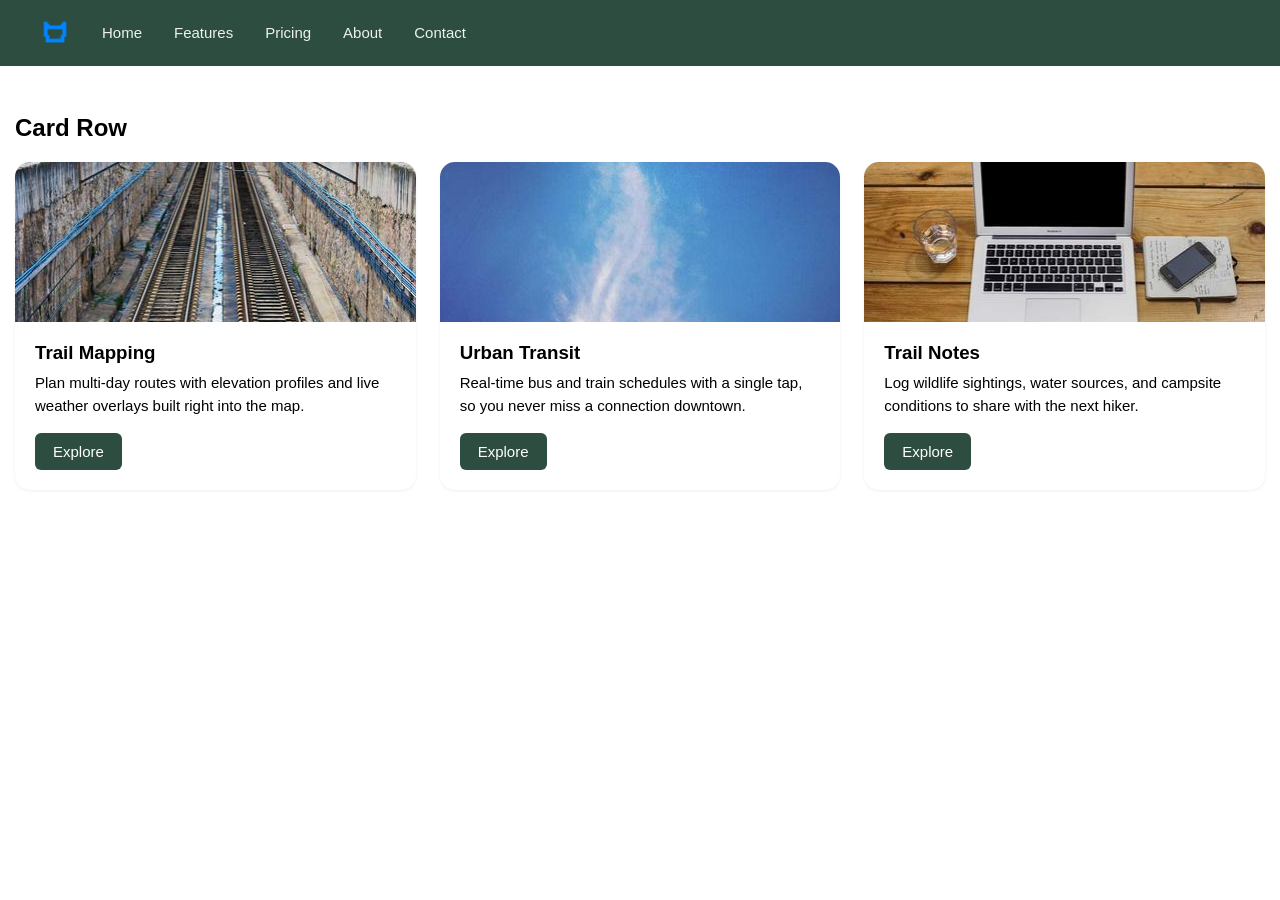
==== index.html @ 037f73d4 "commit" ====
<!DOCTYPE html>
<html lang="en">
<head>
<meta charset="UTF-8">
<meta name="viewport" content="width=device-width, initial-scale=1.0">
<title>Part 1</title>
<link rel="stylesheet" href="style.css">
</head>
<body>
    <nav class="navbar">
      <ul class="navlinks">
        <img src="favicon.ico" alt="" id="logo">
        <li><a href="#">Home</a></li>
        <li><a href="#">Features</a></li>
        <li><a href="#">Pricing</a></li>
        <li><a href="#">About</a></li>
        <li><a href="#">Contact</a></li>
      </ul>
    </nav>
    <div class="maincontent">
    <section class="cardssection">
      <h2>Card Row</h2>
      <div class="cardrow">
        <article class="card">
          <img src="railroads.jpg" alt="railroads">
          <div class="cardbody">
            <h3>Trail Mapping</h3>
            <p>Plan multi-day routes with elevation profiles and live weather overlays built right into the map.</p>
            <button class="btn">Explore</button>
          </div>
        </article>

        <article class="card">
          <img src="bluesky.jpg" alt="bluesky">
          <div class="cardbody">
            <h3>Urban Transit</h3>
            <p>Real-time bus and train schedules with a single tap, so you never miss a connection downtown.</p>
            <button class="btn">Explore</button>
          </div>
        </article>

        <article class="card">
          <img src="desktopimg.jpg" alt="desktop image">
          <div class="cardbody">
            <h3>Trail Notes</h3>
            <p>Log wildlife sightings, water sources, and campsite conditions to share with the next hiker.</p>
            <button class="btn">Explore</button>
          </div>
        </article>

      </div>
    </section>
    </div>
</body>
</html>
---- style.css ----
:root {
  --ink: #1c2321;
  --paper: #f6f5f1;
  --accent-soft: #e4ede8;
  --muted: #6b7370;
  --card-bg: #ffffff;
  --radius: 10px;
}

* { box-sizing: border-box; }

body {
  margin: 0;
  font-family: "Segoe UI", Helvetica, Arial, sans-serif;
}

.navbar {
  display: flex;            
  justify-content: space-between; 
  align-items: center; 
  padding: 18px 40px;
  background: #2c4d40;
}

.navbar img {
    width: 30px;
}

.navlinks {
  display: flex;             
  align-items: center;
  gap: 32px;               
  list-style: none;
  margin: 0;
  padding: 0;
}

.navlinks a {
  color: #eef1ef;
  text-decoration: none;
  font-size: 15px;
  transition: color 0.2s ease;
}

.navlinks a:hover {
  color: forestgreen;
}

main {
  max-width: 1080px;
  margin: 0 auto;
  padding: 48px 32px 80px;
}

.maincontent {
  margin: 15px;
}

.cardssection h2 {
  margin-top: 48px;
  margin-bottom: 20px;
}

.cardrow {
  display: flex;
  gap: 24px;
  flex-wrap: wrap;
}

.card {
  display: flex;
  flex-direction: column;
  flex: 1 1 280px;
  border-radius: 15px;
  overflow: hidden;
  box-shadow: 0 1px 3px rgba(53, 53, 53, 0.08);
  transition: transform 0.2s ease, box-shadow 0.2s ease;
}

.card:hover {
  box-shadow: 0 12px 24px rgb(41, 41, 41);
}

.card img {
  width: 100%;
  height: 160px;
  object-fit: cover;
  display: block;
}

.cardbody {
  display: flex;
  flex-direction: column;
  flex: 1;
  padding: 20px;
}

.cardbody h3 {
  margin: 0 0 8px;
}

.cardbody p {
  font-size: 15px;
  line-height: 1.5;
  flex: 1;
  margin: 0 0 16px;
}

.btn {
  align-self: flex-start;
  border: none;
  color: white;
  background-color: #2c4d40;
  padding: 10px 18px;
  border-radius: 6px;
  cursor: pointer;
  font-size: 15px;
  transition: background 0.2s ease;
}

.btn:hover {
  background: #5fb492;
}
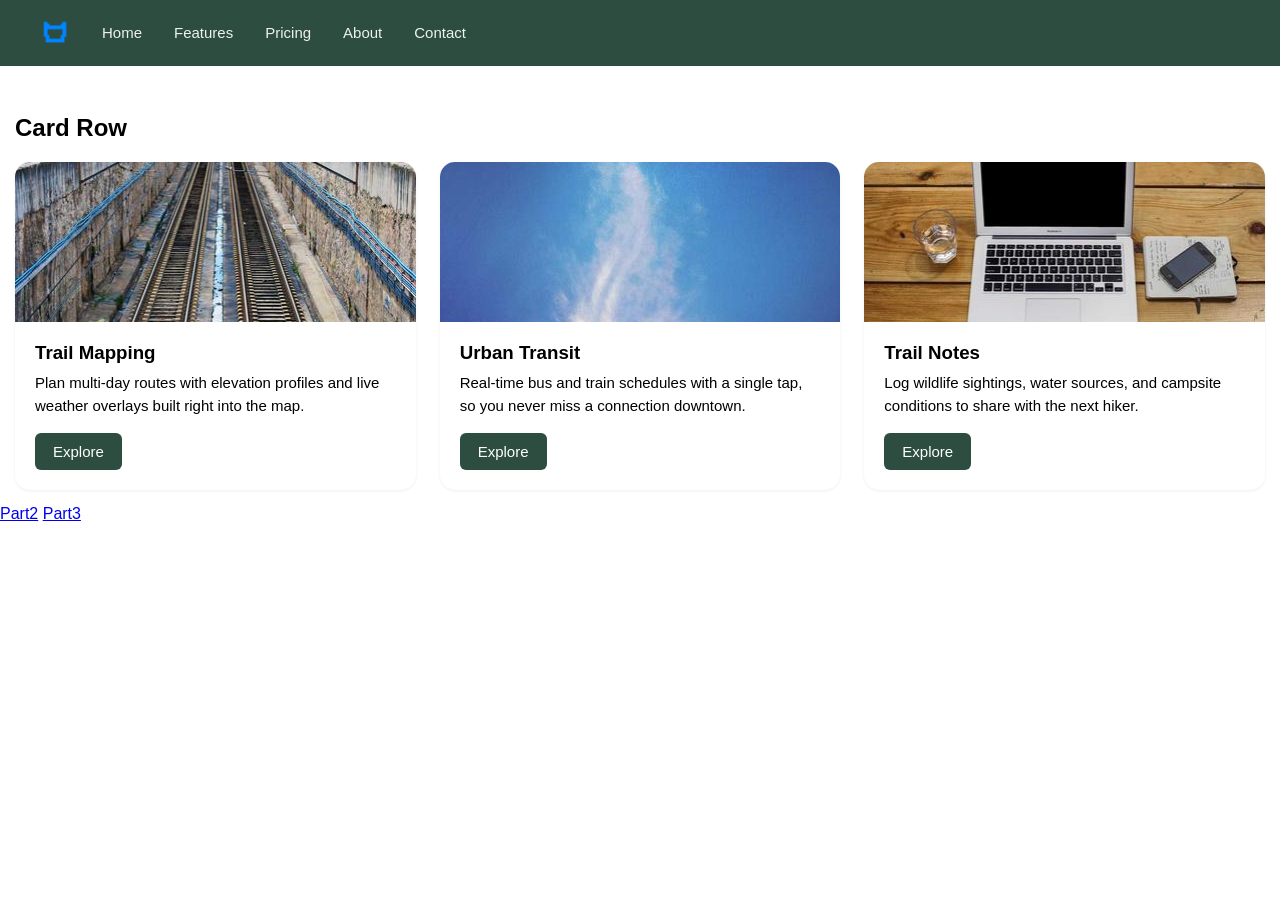
==== commit ab2895e0: "links" ====
--- a/index.html
+++ b/index.html
@@ -51,5 +51,9 @@
       </div>
     </section>
     </div>
+    <nav>
+      <a href="index1.html">Part2</a>
+      <a href="index2.html">Part3</a>
+    </nav>
 </body>
 </html>
